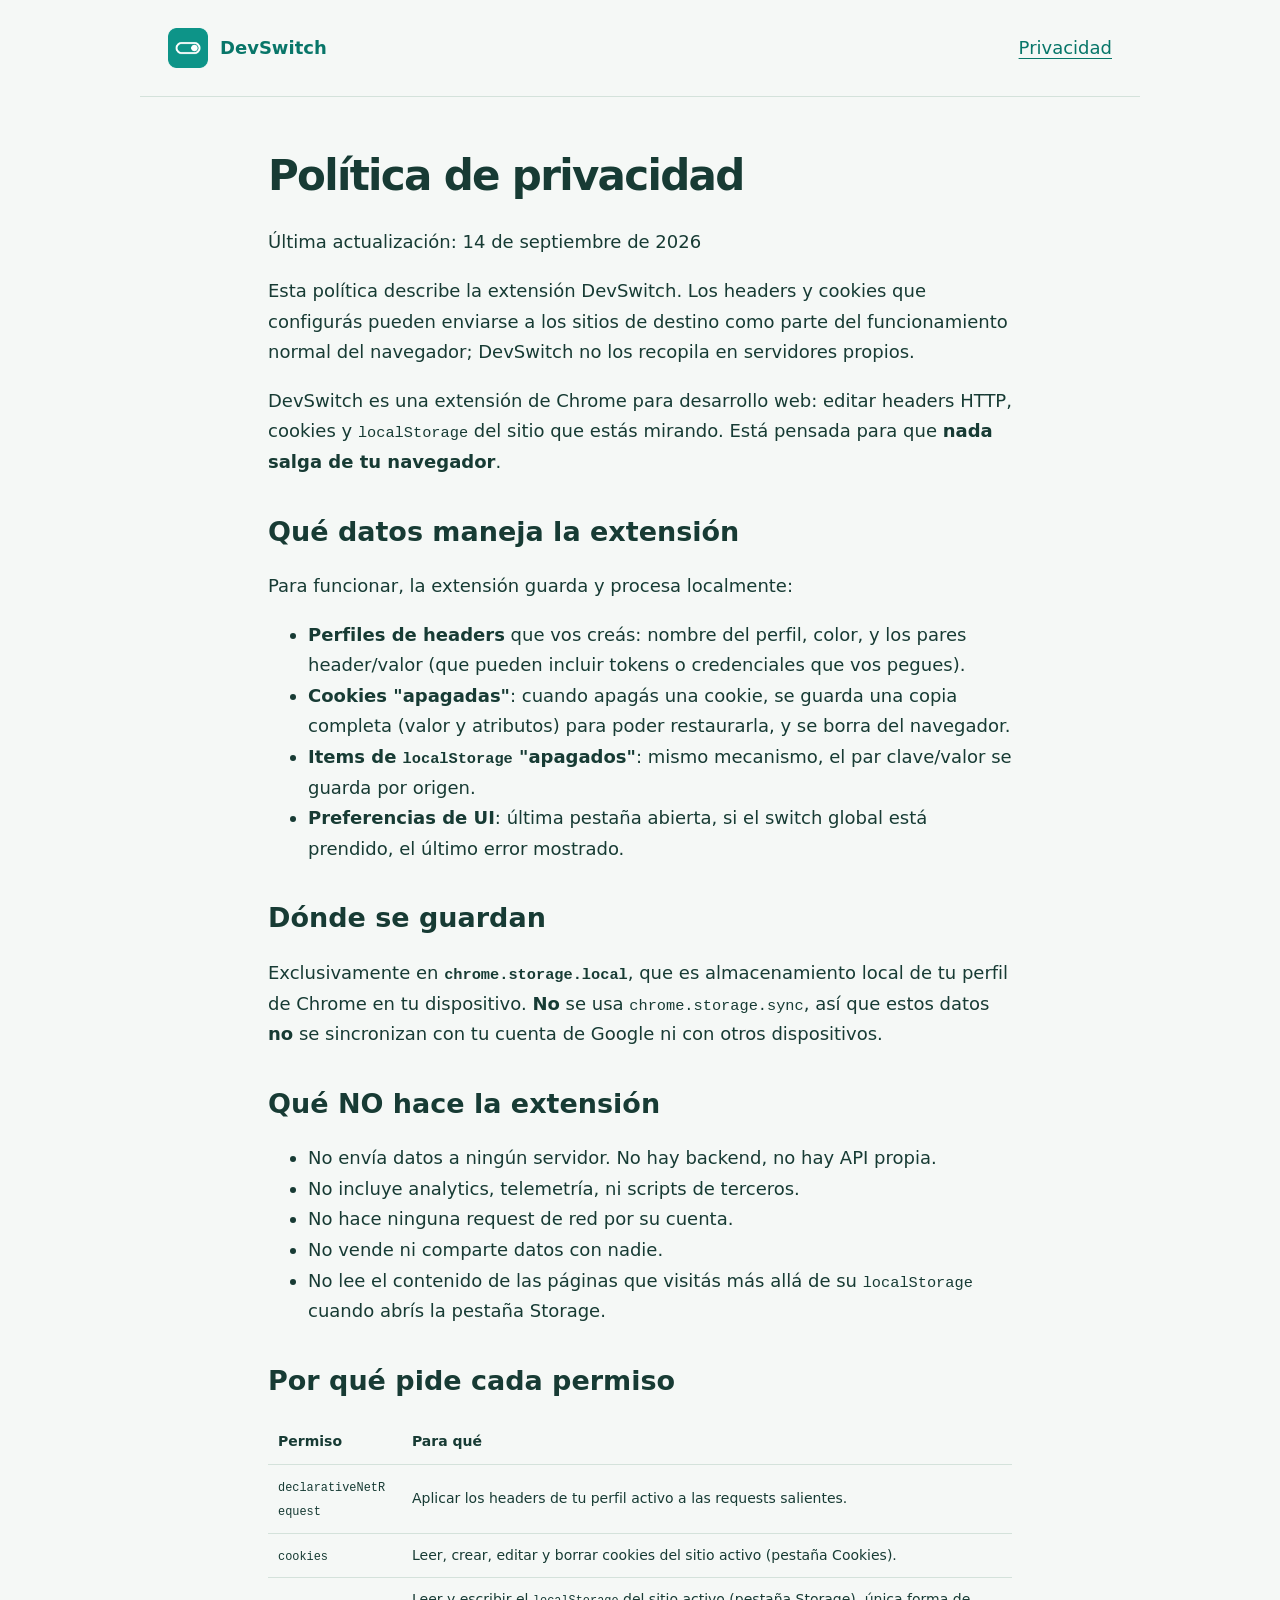
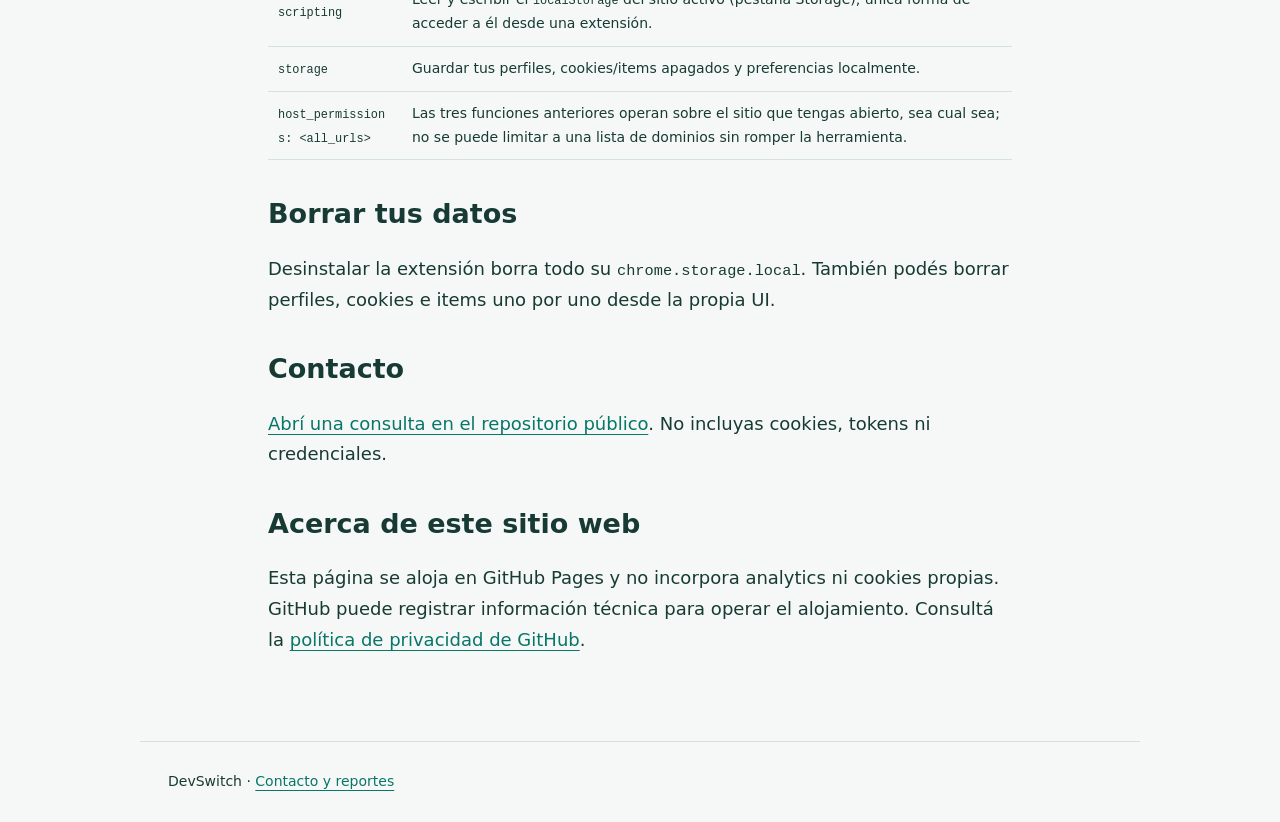
==== privacy/index.html @ 2a120cfd "Publica presentación y privacidad de DevSwitch" ====
<!doctype html><html lang="es"><head><meta charset="utf-8"><meta name="viewport" content="width=device-width, initial-scale=1"><title>Política de privacidad — DevSwitch</title><meta name="description" content="Headers HTTP, cookies y localStorage en una extensión de Chrome. Funciones y privacidad de DevSwitch."><link rel="icon" href="../icon.png"><link rel="stylesheet" href="../style.css"></head><body><header><a class="brand" href="../"><img src="../icon.png" alt="">DevSwitch</a><a href="../privacy/">Privacidad</a></header><main class="policy"><h1>Política de privacidad</h1><p>Última actualización: 14 de septiembre de 2026</p><p>Esta política describe la extensión DevSwitch. Los headers y cookies que configurás pueden enviarse a los sitios de destino como parte del funcionamiento normal del navegador; DevSwitch no los recopila en servidores propios.</p><p>DevSwitch es una extensión de Chrome para desarrollo web: editar headers HTTP, cookies y <code>localStorage</code> del sitio que estás mirando. Está pensada para que <strong>nada salga de tu navegador</strong>.</p><h2>Qué datos maneja la extensión</h2><p>Para funcionar, la extensión guarda y procesa localmente:</p><ul><li><strong>Perfiles de headers</strong> que vos creás: nombre del perfil, color, y los pares   header/valor (que pueden incluir tokens o credenciales que vos pegues).</li><li><strong>Cookies &quot;apagadas&quot;</strong>: cuando apagás una cookie, se guarda una copia completa   (valor y atributos) para poder restaurarla, y se borra del navegador.</li><li><strong>Items de <code>localStorage</code> &quot;apagados&quot;</strong>: mismo mecanismo, el par clave/valor se   guarda por origen.</li><li><strong>Preferencias de UI</strong>: última pestaña abierta, si el switch global está   prendido, el último error mostrado.</li></ul><h2>Dónde se guardan</h2><p>Exclusivamente en <strong><code>chrome.storage.local</code></strong>, que es almacenamiento local de tu perfil de Chrome en tu dispositivo. <strong>No</strong> se usa <code>chrome.storage.sync</code>, así que estos datos <strong>no</strong> se sincronizan con tu cuenta de Google ni con otros dispositivos.</p><h2>Qué NO hace la extensión</h2><ul><li>No envía datos a ningún servidor. No hay backend, no hay API propia.</li><li>No incluye analytics, telemetría, ni scripts de terceros.</li><li>No hace ninguna request de red por su cuenta.</li><li>No vende ni comparte datos con nadie.</li><li>No lee el contenido de las páginas que visitás más allá de su <code>localStorage</code>   cuando abrís la pestaña Storage.</li></ul><h2>Por qué pide cada permiso</h2><table><thead><tr><th>Permiso</th><th>Para qué</th></tr></thead><tbody><tr><td><code>declarativeNetRequest</code></td><td>Aplicar los headers de tu perfil activo a las requests salientes.</td></tr><tr><td><code>cookies</code></td><td>Leer, crear, editar y borrar cookies del sitio activo (pestaña Cookies).</td></tr><tr><td><code>scripting</code></td><td>Leer y escribir el <code>localStorage</code> del sitio activo (pestaña Storage), única forma de acceder a él desde una extensión.</td></tr><tr><td><code>storage</code></td><td>Guardar tus perfiles, cookies/items apagados y preferencias localmente.</td></tr><tr><td><code>host_permissions: &lt;all_urls&gt;</code></td><td>Las tres funciones anteriores operan sobre el sitio que tengas abierto, sea cual sea; no se puede limitar a una lista de dominios sin romper la herramienta.</td></tr></tbody></table><h2>Borrar tus datos</h2><p>Desinstalar la extensión borra todo su <code>chrome.storage.local</code>. También podés borrar perfiles, cookies e items uno por uno desde la propia UI.</p><h2>Contacto</h2><p><a href="https://github.com/jorgebarcos/devswitch-site/issues">Abrí una consulta en el repositorio público</a>. No incluyas cookies, tokens ni credenciales.</p><h2>Acerca de este sitio web</h2><p>Esta página se aloja en GitHub Pages y no incorpora analytics ni cookies propias. GitHub puede registrar información técnica para operar el alojamiento. Consultá la <a href="https://docs.github.com/en/site-policy/privacy-policies/github-general-privacy-statement">política de privacidad de GitHub</a>.</p></main><footer>DevSwitch · <a href="https://github.com/jorgebarcos/devswitch-site/issues">Contacto y reportes</a></footer></body></html>
---- style.css ----
*{box-sizing:border-box}body{margin:0;background:#f5f8f6;color:#173b34;font:18px/1.7 system-ui,sans-serif}header,main,footer{max-width:1000px;margin:auto;padding:28px}header{border-bottom:1px solid #d4e2db;display:flex;justify-content:space-between;align-items:center}a{color:#087669;text-underline-offset:4px}.brand{display:flex;align-items:center;gap:12px;text-decoration:none;font-weight:750}.brand img{width:40px;height:40px}h1{font-size:clamp(36px,6vw,64px);line-height:1.1;letter-spacing:-.04em}h2{line-height:1.3}.hero{padding:40px 0}.intro{max-width:690px;font-size:22px}.cards{display:grid;grid-template-columns:repeat(3,1fr);gap:18px}.card{background:white;padding:24px;border:1px solid #d4e2db;border-radius:16px}.card h2{margin-top:0}.note{background:#e0f0e9;border-left:4px solid #087669;padding:24px;margin:32px 0}.policy{max-width:800px}.policy h1{font-size:42px}.policy h2{margin-top:36px}footer{border-top:1px solid #d4e2db;font-size:14px;margin-top:40px}table{width:100%;border-collapse:collapse;font-size:14px}td,th{padding:10px;border-bottom:1px solid #d4e2db;text-align:left;overflow-wrap:anywhere}code{font-size:.85em;overflow-wrap:anywhere}a:focus-visible{outline:3px solid #087669;outline-offset:4px}@media(max-width:650px){.cards{grid-template-columns:1fr}header,main,footer{padding:20px}}
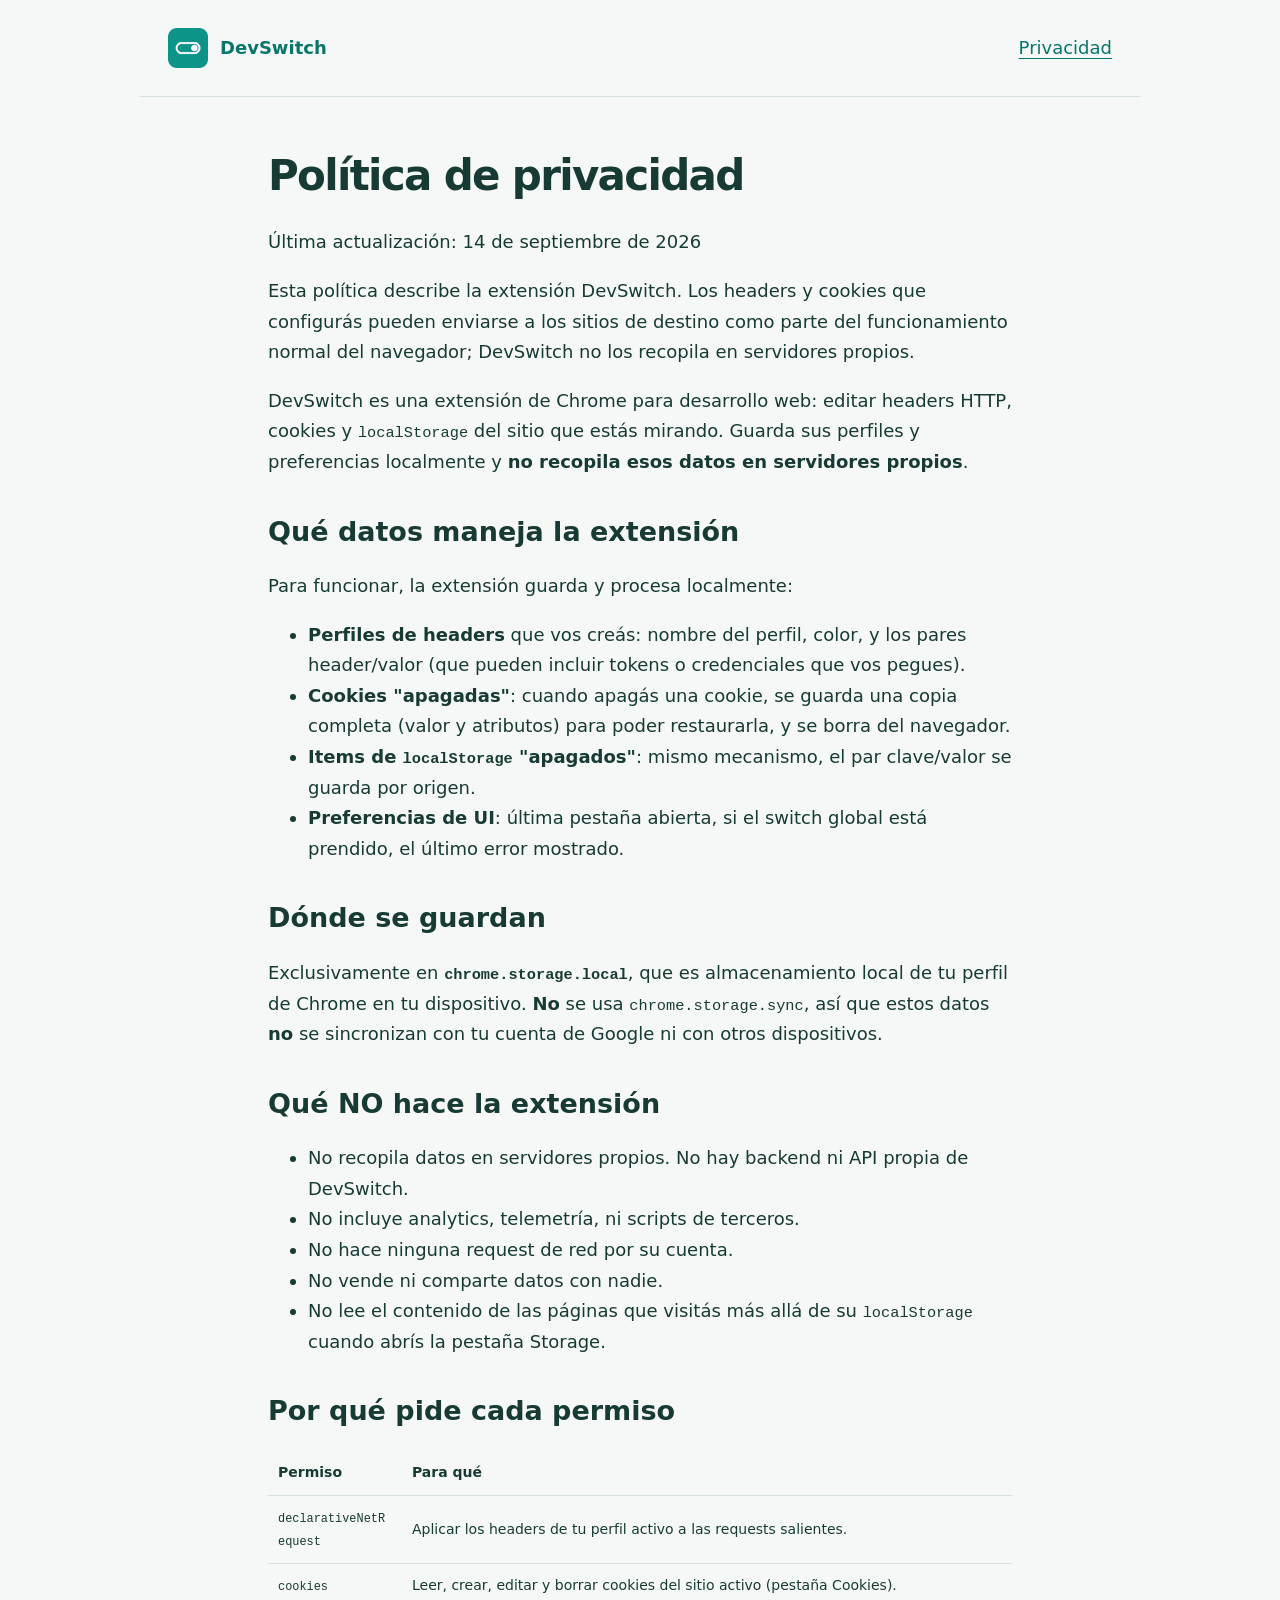
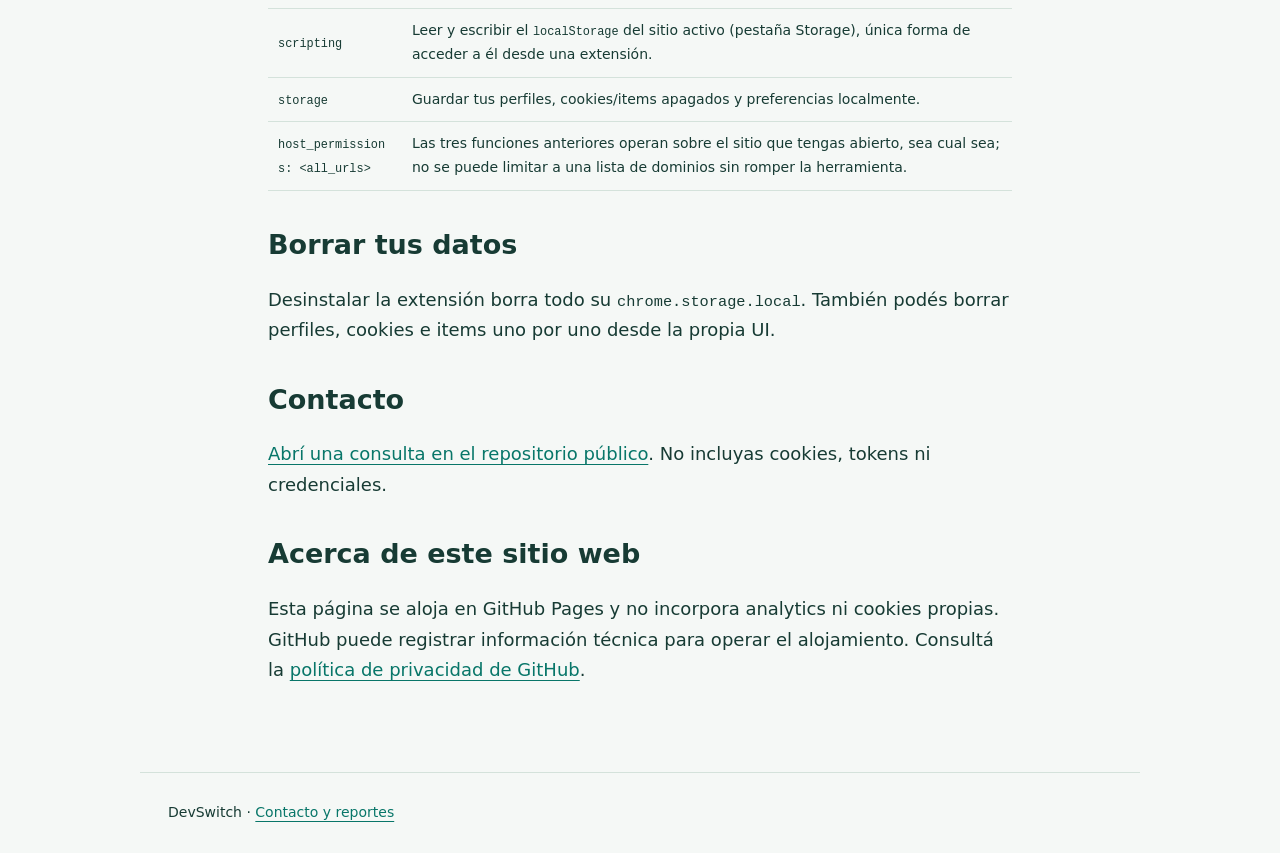
==== commit 82db68d9: "Precisa el tratamiento local de datos en la política" ====
--- a/privacy/index.html
+++ b/privacy/index.html
@@ -1 +1 @@
-<!doctype html><html lang="es"><head><meta charset="utf-8"><meta name="viewport" content="width=device-width, initial-scale=1"><title>Política de privacidad — DevSwitch</title><meta name="description" content="Headers HTTP, cookies y localStorage en una extensión de Chrome. Funciones y privacidad de DevSwitch."><link rel="icon" href="../icon.png"><link rel="stylesheet" href="../style.css"></head><body><header><a class="brand" href="../"><img src="../icon.png" alt="">DevSwitch</a><a href="../privacy/">Privacidad</a></header><main class="policy"><h1>Política de privacidad</h1><p>Última actualización: 14 de septiembre de 2026</p><p>Esta política describe la extensión DevSwitch. Los headers y cookies que configurás pueden enviarse a los sitios de destino como parte del funcionamiento normal del navegador; DevSwitch no los recopila en servidores propios.</p><p>DevSwitch es una extensión de Chrome para desarrollo web: editar headers HTTP, cookies y <code>localStorage</code> del sitio que estás mirando. Está pensada para que <strong>nada salga de tu navegador</strong>.</p><h2>Qué datos maneja la extensión</h2><p>Para funcionar, la extensión guarda y procesa localmente:</p><ul><li><strong>Perfiles de headers</strong> que vos creás: nombre del perfil, color, y los pares   header/valor (que pueden incluir tokens o credenciales que vos pegues).</li><li><strong>Cookies &quot;apagadas&quot;</strong>: cuando apagás una cookie, se guarda una copia completa   (valor y atributos) para poder restaurarla, y se borra del navegador.</li><li><strong>Items de <code>localStorage</code> &quot;apagados&quot;</strong>: mismo mecanismo, el par clave/valor se   guarda por origen.</li><li><strong>Preferencias de UI</strong>: última pestaña abierta, si el switch global está   prendido, el último error mostrado.</li></ul><h2>Dónde se guardan</h2><p>Exclusivamente en <strong><code>chrome.storage.local</code></strong>, que es almacenamiento local de tu perfil de Chrome en tu dispositivo. <strong>No</strong> se usa <code>chrome.storage.sync</code>, así que estos datos <strong>no</strong> se sincronizan con tu cuenta de Google ni con otros dispositivos.</p><h2>Qué NO hace la extensión</h2><ul><li>No envía datos a ningún servidor. No hay backend, no hay API propia.</li><li>No incluye analytics, telemetría, ni scripts de terceros.</li><li>No hace ninguna request de red por su cuenta.</li><li>No vende ni comparte datos con nadie.</li><li>No lee el contenido de las páginas que visitás más allá de su <code>localStorage</code>   cuando abrís la pestaña Storage.</li></ul><h2>Por qué pide cada permiso</h2><table><thead><tr><th>Permiso</th><th>Para qué</th></tr></thead><tbody><tr><td><code>declarativeNetRequest</code></td><td>Aplicar los headers de tu perfil activo a las requests salientes.</td></tr><tr><td><code>cookies</code></td><td>Leer, crear, editar y borrar cookies del sitio activo (pestaña Cookies).</td></tr><tr><td><code>scripting</code></td><td>Leer y escribir el <code>localStorage</code> del sitio activo (pestaña Storage), única forma de acceder a él desde una extensión.</td></tr><tr><td><code>storage</code></td><td>Guardar tus perfiles, cookies/items apagados y preferencias localmente.</td></tr><tr><td><code>host_permissions: &lt;all_urls&gt;</code></td><td>Las tres funciones anteriores operan sobre el sitio que tengas abierto, sea cual sea; no se puede limitar a una lista de dominios sin romper la herramienta.</td></tr></tbody></table><h2>Borrar tus datos</h2><p>Desinstalar la extensión borra todo su <code>chrome.storage.local</code>. También podés borrar perfiles, cookies e items uno por uno desde la propia UI.</p><h2>Contacto</h2><p><a href="https://github.com/jorgebarcos/devswitch-site/issues">Abrí una consulta en el repositorio público</a>. No incluyas cookies, tokens ni credenciales.</p><h2>Acerca de este sitio web</h2><p>Esta página se aloja en GitHub Pages y no incorpora analytics ni cookies propias. GitHub puede registrar información técnica para operar el alojamiento. Consultá la <a href="https://docs.github.com/en/site-policy/privacy-policies/github-general-privacy-statement">política de privacidad de GitHub</a>.</p></main><footer>DevSwitch · <a href="https://github.com/jorgebarcos/devswitch-site/issues">Contacto y reportes</a></footer></body></html>+<!doctype html><html lang="es"><head><meta charset="utf-8"><meta name="viewport" content="width=device-width, initial-scale=1"><title>Política de privacidad — DevSwitch</title><meta name="description" content="Headers HTTP, cookies y localStorage en una extensión de Chrome. Funciones y privacidad de DevSwitch."><link rel="icon" href="../icon.png"><link rel="stylesheet" href="../style.css"></head><body><header><a class="brand" href="../"><img src="../icon.png" alt="">DevSwitch</a><a href="../privacy/">Privacidad</a></header><main class="policy"><h1>Política de privacidad</h1><p>Última actualización: 14 de septiembre de 2026</p><p>Esta política describe la extensión DevSwitch. Los headers y cookies que configurás pueden enviarse a los sitios de destino como parte del funcionamiento normal del navegador; DevSwitch no los recopila en servidores propios.</p><p>DevSwitch es una extensión de Chrome para desarrollo web: editar headers HTTP, cookies y <code>localStorage</code> del sitio que estás mirando. Guarda sus perfiles y preferencias localmente y <strong>no recopila esos datos en servidores propios</strong>.</p><h2>Qué datos maneja la extensión</h2><p>Para funcionar, la extensión guarda y procesa localmente:</p><ul><li><strong>Perfiles de headers</strong> que vos creás: nombre del perfil, color, y los pares   header/valor (que pueden incluir tokens o credenciales que vos pegues).</li><li><strong>Cookies &quot;apagadas&quot;</strong>: cuando apagás una cookie, se guarda una copia completa   (valor y atributos) para poder restaurarla, y se borra del navegador.</li><li><strong>Items de <code>localStorage</code> &quot;apagados&quot;</strong>: mismo mecanismo, el par clave/valor se   guarda por origen.</li><li><strong>Preferencias de UI</strong>: última pestaña abierta, si el switch global está   prendido, el último error mostrado.</li></ul><h2>Dónde se guardan</h2><p>Exclusivamente en <strong><code>chrome.storage.local</code></strong>, que es almacenamiento local de tu perfil de Chrome en tu dispositivo. <strong>No</strong> se usa <code>chrome.storage.sync</code>, así que estos datos <strong>no</strong> se sincronizan con tu cuenta de Google ni con otros dispositivos.</p><h2>Qué NO hace la extensión</h2><ul><li>No recopila datos en servidores propios. No hay backend ni API propia de DevSwitch.</li><li>No incluye analytics, telemetría, ni scripts de terceros.</li><li>No hace ninguna request de red por su cuenta.</li><li>No vende ni comparte datos con nadie.</li><li>No lee el contenido de las páginas que visitás más allá de su <code>localStorage</code>   cuando abrís la pestaña Storage.</li></ul><h2>Por qué pide cada permiso</h2><table><thead><tr><th>Permiso</th><th>Para qué</th></tr></thead><tbody><tr><td><code>declarativeNetRequest</code></td><td>Aplicar los headers de tu perfil activo a las requests salientes.</td></tr><tr><td><code>cookies</code></td><td>Leer, crear, editar y borrar cookies del sitio activo (pestaña Cookies).</td></tr><tr><td><code>scripting</code></td><td>Leer y escribir el <code>localStorage</code> del sitio activo (pestaña Storage), única forma de acceder a él desde una extensión.</td></tr><tr><td><code>storage</code></td><td>Guardar tus perfiles, cookies/items apagados y preferencias localmente.</td></tr><tr><td><code>host_permissions: &lt;all_urls&gt;</code></td><td>Las tres funciones anteriores operan sobre el sitio que tengas abierto, sea cual sea; no se puede limitar a una lista de dominios sin romper la herramienta.</td></tr></tbody></table><h2>Borrar tus datos</h2><p>Desinstalar la extensión borra todo su <code>chrome.storage.local</code>. También podés borrar perfiles, cookies e items uno por uno desde la propia UI.</p><h2>Contacto</h2><p><a href="https://github.com/jorgebarcos/devswitch-site/issues">Abrí una consulta en el repositorio público</a>. No incluyas cookies, tokens ni credenciales.</p><h2>Acerca de este sitio web</h2><p>Esta página se aloja en GitHub Pages y no incorpora analytics ni cookies propias. GitHub puede registrar información técnica para operar el alojamiento. Consultá la <a href="https://docs.github.com/en/site-policy/privacy-policies/github-general-privacy-statement">política de privacidad de GitHub</a>.</p></main><footer>DevSwitch · <a href="https://github.com/jorgebarcos/devswitch-site/issues">Contacto y reportes</a></footer></body></html>
